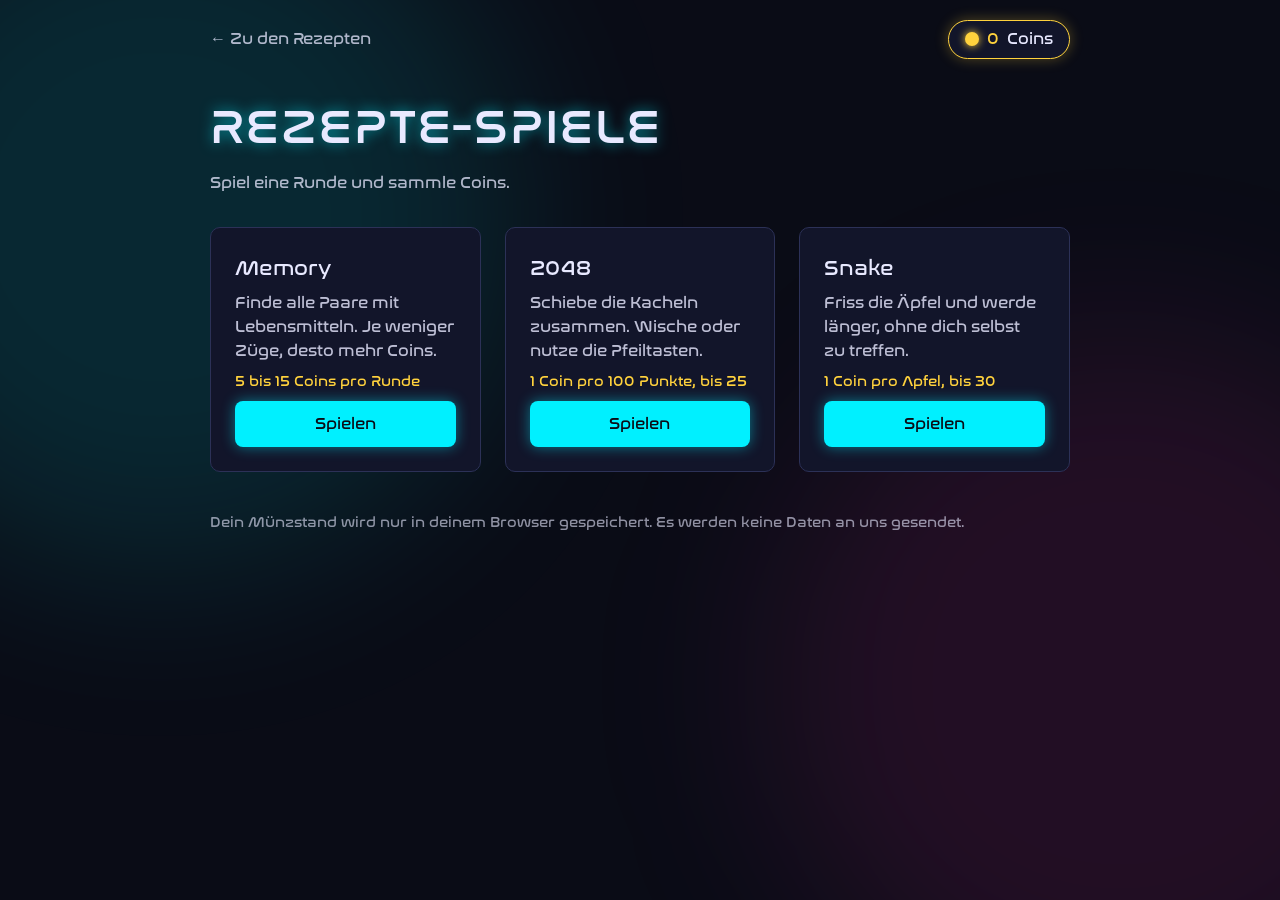
==== index.html @ dfcca5c0 "Startseite, Coins und die Spiele Memory, 2048 und Snake Co-Authored-By: Claude Sonnet 5.5 <noreply@a" ====
<!DOCTYPE html>
<html lang="de">
<head>
  <meta charset="UTF-8">
  <meta name="viewport" content="width=device-width, initial-scale=1.0">
  <title>Rezepte-Spiele</title>
  <meta name="description" content="Minispiele zur Rezeptseite: Spielen, Coins sammeln.">
  <link rel="icon" type="image/svg+xml" href="favicon.svg">
  <link rel="stylesheet" href="style.css">
</head>
<body>
  <div class="seite">
    <header class="kopf">
      <a class="zurueck" href="../websiterezepte/index.html">← Zu den Rezepten</a>
      <div class="coins"><span class="coin-symbol"></span><strong data-coins>0</strong> Coins</div>
    </header>

    <h1>Rezepte-Spiele</h1>
    <p class="untertitel">Spiel eine Runde und sammle Coins.</p>

    <div class="spiele-grid">
      <article class="karte">
        <h2>Memory</h2>
        <p>Finde alle Paare mit Lebensmitteln. Je weniger Züge, desto mehr Coins.</p>
        <span class="belohnung">5 bis 15 Coins pro Runde</span>
        <a class="button" href="spiele/memory.html">Spielen</a>
      </article>
      <article class="karte">
        <h2>2048</h2>
        <p>Schiebe die Kacheln zusammen. Wische oder nutze die Pfeiltasten.</p>
        <span class="belohnung">1 Coin pro 100 Punkte, bis 25</span>
        <a class="button" href="spiele/2048.html">Spielen</a>
      </article>
      <article class="karte">
        <h2>Snake</h2>
        <p>Friss die Äpfel und werde länger, ohne dich selbst zu treffen.</p>
        <span class="belohnung">1 Coin pro Apfel, bis 30</span>
        <a class="button" href="spiele/snake.html">Spielen</a>
      </article>
    </div>

    <p class="hinweis">Dein Münzstand wird nur in deinem Browser gespeichert. Es werden keine Daten an uns gesendet.</p>
  </div>

  <script src="coins.js"></script>
</body>
</html>
---- style.css ----
@font-face {
  font-family: "Nasalization";
  src: url("schriften/typodermic/nasalization.otf") format("opentype");
  font-weight: 100 900;
  font-display: swap;
}

:root {
  --bg: #0a0c16;
  --text: #E8E9FF;
  --karte-bg: #12152a;
  --linie: #2c3157;
  --akzent: #00f0ff;
  --akzent-rgb: 0, 240, 255;
  --pink: #ff2ea6;
  --font: "Nasalization", sans-serif;
}

* {
  box-sizing: border-box;
}

body {
  margin: 0;
  background: var(--bg);
  color: var(--text);
  font-family: var(--font);
  line-height: 1.5;
}

body::before {
  content: "";
  position: fixed;
  top: -15%;
  left: -15%;
  width: 55vmax;
  height: 55vmax;
  border-radius: 50%;
  background: rgba(var(--akzent-rgb), 0.12);
  filter: blur(90px);
  z-index: -1;
  pointer-events: none;
}

body::after {
  content: "";
  position: fixed;
  bottom: -15%;
  right: -15%;
  width: 55vmax;
  height: 55vmax;
  border-radius: 50%;
  background: rgba(255, 46, 166, 0.1);
  filter: blur(90px);
  z-index: -1;
  pointer-events: none;
}

a {
  color: var(--text);
}

a:focus-visible,
button:focus-visible {
  outline: 2px solid var(--text);
  outline-offset: 2px;
}

.seite {
  max-width: 900px;
  margin: 0 auto;
  padding: 1.25rem 1.25rem 3rem;
}

.kopf {
  display: flex;
  align-items: center;
  justify-content: space-between;
  gap: 1rem;
  margin-bottom: 2rem;
}

.zurueck {
  text-decoration: none;
  opacity: 0.75;
}

.zurueck:hover {
  opacity: 1;
}

.coins {
  display: inline-flex;
  align-items: center;
  gap: 0.5rem;
  padding: 0.4rem 1rem;
  background: var(--karte-bg);
  border: 1px solid #ffd23d;
  border-radius: 999px;
  box-shadow: 0 0 14px rgba(255, 210, 61, 0.3);
}

.coins strong {
  color: #ffd23d;
}

.coin-symbol {
  width: 14px;
  height: 14px;
  border-radius: 50%;
  background: #ffd23d;
  box-shadow: 0 0 8px #ffd23d;
}

h1 {
  margin: 0 0 0.5rem;
  font-size: clamp(1.9rem, 6vw, 3rem);
  font-weight: 600;
  text-transform: uppercase;
  letter-spacing: 0.04em;
  text-shadow: 0 0 14px rgba(var(--akzent-rgb), 0.55);
}

.untertitel {
  margin: 0 0 2rem;
  opacity: 0.75;
}

.spiele-grid {
  display: grid;
  grid-template-columns: repeat(auto-fill, minmax(240px, 1fr));
  gap: 1.5rem;
}

.karte {
  display: flex;
  flex-direction: column;
  gap: 0.5rem;
  padding: 1.5rem;
  background: var(--karte-bg);
  border: 1px solid var(--linie);
  border-radius: 10px;
  transition: transform 0.15s ease, box-shadow 0.15s ease, border-color 0.15s ease;
}

.karte:hover {
  transform: translateY(-3px);
  border-color: var(--akzent);
  box-shadow: 0 0 22px rgba(var(--akzent-rgb), 0.25);
}

.karte h2 {
  margin: 0;
  font-size: 1.3rem;
  font-weight: 600;
}

.karte p {
  margin: 0;
  opacity: 0.8;
}

.karte .belohnung {
  margin-top: auto;
  font-size: 0.9rem;
  color: #ffd23d;
}

.button {
  display: inline-block;
  padding: 0.7rem 1.4rem;
  font-family: var(--font);
  font-size: 1rem;
  text-align: center;
  text-decoration: none;
  color: var(--bg);
  background: var(--akzent);
  border: 0;
  border-radius: 8px;
  cursor: pointer;
  box-shadow: 0 0 14px rgba(var(--akzent-rgb), 0.45);
}

.button:hover {
  filter: brightness(1.1);
}

.button.leise {
  color: var(--text);
  background: transparent;
  border: 1px solid var(--linie);
  box-shadow: none;
}

.hinweis {
  margin-top: 2.5rem;
  font-size: 0.9rem;
  opacity: 0.6;
}

/* Spielseiten */

.statuszeile {
  display: flex;
  flex-wrap: wrap;
  align-items: center;
  gap: 1.25rem;
  margin-bottom: 1rem;
}

.meldung {
  min-height: 1.6rem;
  margin: 0.75rem 0 1rem;
  color: #ffd23d;
}

.spielfeld {
  touch-action: none;
  user-select: none;
  -webkit-user-select: none;
}

.memory-feld {
  display: grid;
  grid-template-columns: repeat(4, 1fr);
  gap: 0.6rem;
  width: min(92vw, 420px);
}

.memory-karte {
  aspect-ratio: 1;
  font-size: clamp(1.6rem, 9vw, 2.6rem);
  color: var(--text);
  background: var(--karte-bg);
  border: 1px solid var(--linie);
  border-radius: 12px;
  cursor: pointer;
  transition: transform 0.15s ease, border-color 0.15s ease;
}

.memory-karte:hover {
  border-color: var(--akzent);
}

.memory-karte.offen {
  border-color: var(--akzent);
  box-shadow: 0 0 12px rgba(var(--akzent-rgb), 0.4);
}

.memory-karte.gefunden {
  border-color: #5dff8a;
  background: rgba(93, 255, 138, 0.12);
  cursor: default;
}

.feld-2048 {
  display: grid;
  grid-template-columns: repeat(4, 1fr);
  gap: 0.5rem;
  width: min(92vw, 420px);
  aspect-ratio: 1;
  padding: 0.5rem;
  background: var(--karte-bg);
  border: 1px solid var(--linie);
  border-radius: 12px;
}

.kachel {
  display: flex;
  align-items: center;
  justify-content: center;
  border-radius: 8px;
  font-weight: 700;
  font-size: clamp(1.1rem, 6vw, 1.9rem);
  background: rgba(232, 233, 255, 0.06);
}

.snake-leinwand {
  display: block;
  width: min(92vw, 400px);
  aspect-ratio: 1;
  background: #0d1220;
  border: 1px solid var(--linie);
  border-radius: 12px;
}

.steuerkreuz {
  display: grid;
  grid-template-columns: repeat(3, 64px);
  grid-template-rows: repeat(2, 64px);
  gap: 0.5rem;
  margin: 1.25rem 0 0;
}

.steuerkreuz button {
  font-size: 1.5rem;
  color: var(--text);
  background: var(--karte-bg);
  border: 1px solid var(--linie);
  border-radius: 12px;
  cursor: pointer;
}

.steuerkreuz button:active {
  border-color: var(--akzent);
}

.steuerkreuz .oben { grid-column: 2; grid-row: 1; }
.steuerkreuz .links { grid-column: 1; grid-row: 2; }
.steuerkreuz .unten { grid-column: 2; grid-row: 2; }
.steuerkreuz .rechts { grid-column: 3; grid-row: 2; }
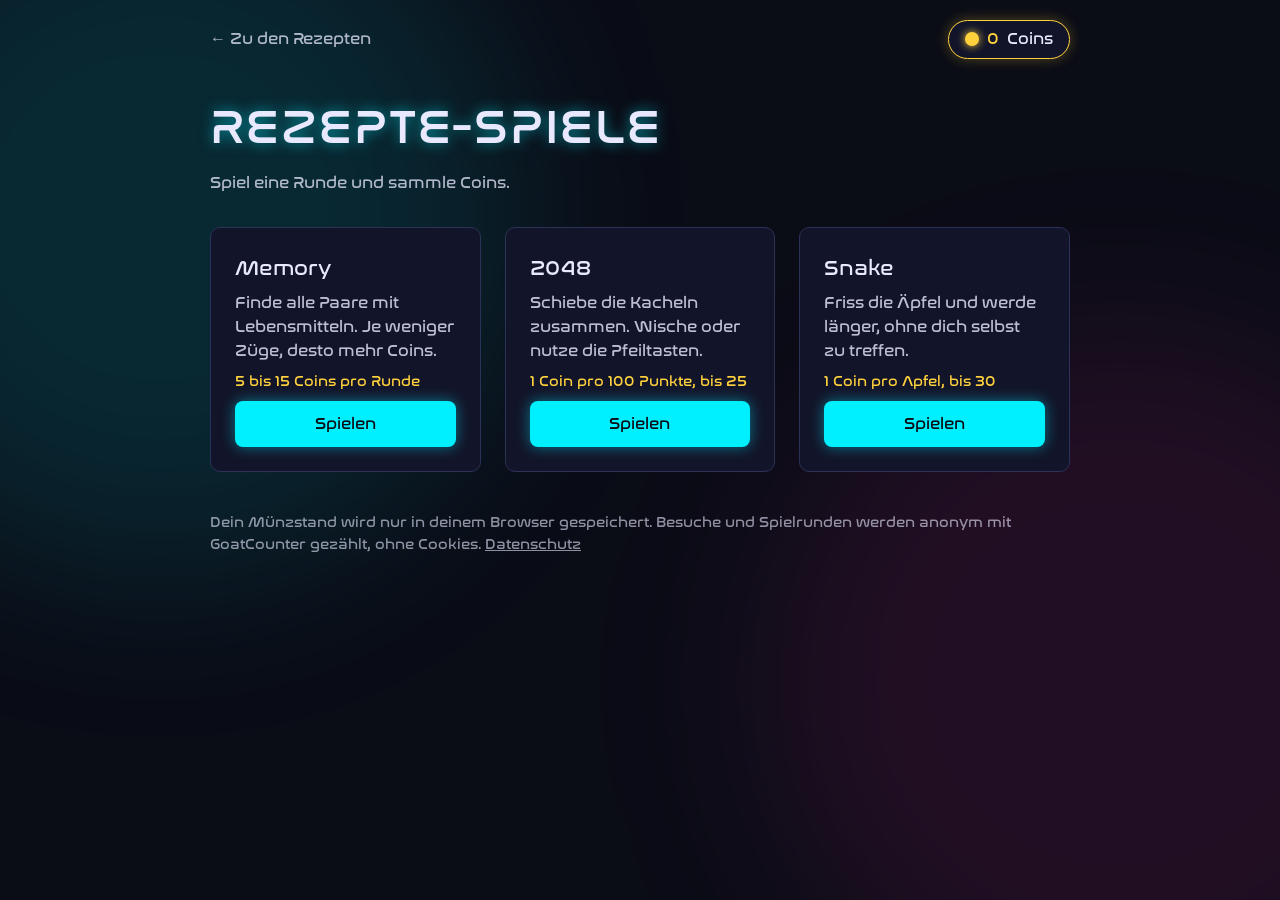
==== commit 38f55b45: "Besucherstatistik mit GoatCounter, Hinweis zum Datenschutz Co-Authored-By: Claude Sonnet 5.5 <norepl" ====
--- a/index.html
+++ b/index.html
@@ -39,9 +39,10 @@
       </article>
     </div>
 
-    <p class="hinweis">Dein Münzstand wird nur in deinem Browser gespeichert. Es werden keine Daten an uns gesendet.</p>
+    <p class="hinweis">Dein Münzstand wird nur in deinem Browser gespeichert. Besuche und Spielrunden werden anonym mit GoatCounter gezählt, ohne Cookies. <a href="../websiterezepte/datenschutz.html">Datenschutz</a></p>
   </div>
 
   <script src="coins.js"></script>
+  <script src="stats.js"></script>
 </body>
 </html>
--- a/style.css
+++ b/style.css
@@ -222,9 +222,9 @@
 
 .memory-feld {
   display: grid;
-  grid-template-columns: repeat(4, 1fr);
+  grid-template-columns: repeat(4, minmax(0, 1fr));
   gap: 0.6rem;
-  width: min(92vw, 420px);
+  width: min(100%, 420px);
 }
 
 .memory-karte {
@@ -255,9 +255,10 @@
 
 .feld-2048 {
   display: grid;
-  grid-template-columns: repeat(4, 1fr);
+  grid-template-columns: repeat(4, minmax(0, 1fr));
+  grid-template-rows: repeat(4, minmax(0, 1fr));
   gap: 0.5rem;
-  width: min(92vw, 420px);
+  width: min(100%, 420px);
   aspect-ratio: 1;
   padding: 0.5rem;
   background: var(--karte-bg);
@@ -277,7 +278,7 @@
 
 .snake-leinwand {
   display: block;
-  width: min(92vw, 400px);
+  width: min(100%, 400px);
   aspect-ratio: 1;
   background: #0d1220;
   border: 1px solid var(--linie);
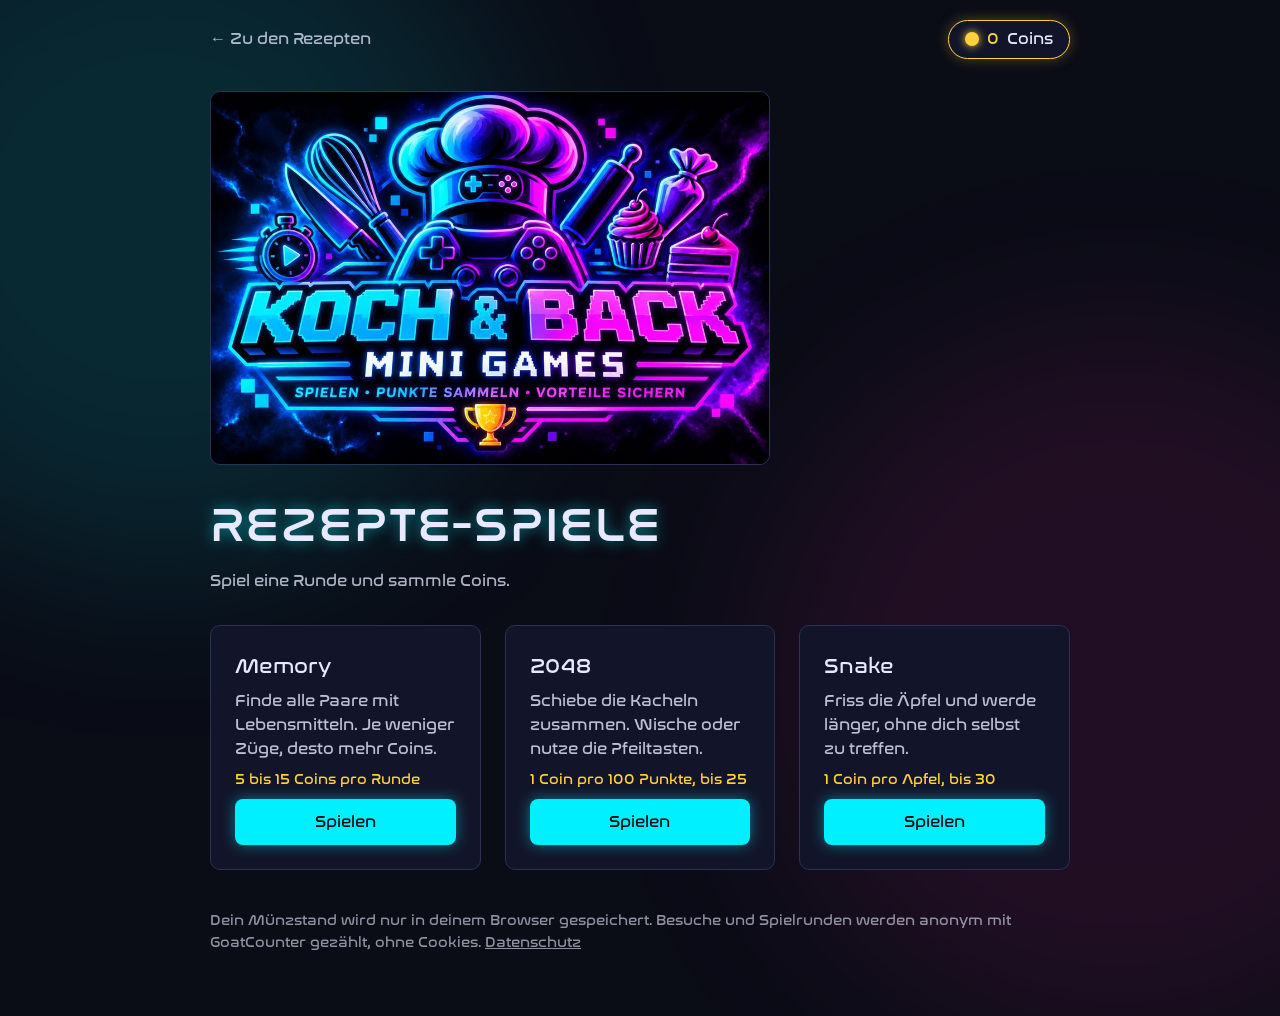
==== commit 9e5413f6: "Logo auf der Startseite und Vorschaubild für geteilte Links Co-Authored-By: Claude Sonnet 5.5 <norep" ====
--- a/index.html
+++ b/index.html
@@ -5,6 +5,17 @@
   <meta name="viewport" content="width=device-width, initial-scale=1.0">
   <title>Rezepte-Spiele</title>
   <meta name="description" content="Minispiele zur Rezeptseite: Spielen, Coins sammeln.">
+  <meta property="og:type" content="website">
+  <meta property="og:locale" content="de_DE">
+  <meta property="og:site_name" content="Rezepte-Spiele">
+  <meta property="og:title" content="Rezepte-Spiele">
+  <meta property="og:description" content="Minispiele zur Rezeptseite: Spielen, Coins sammeln.">
+  <meta property="og:url" content="https://redcommand99779.github.io/rezeptegames/">
+  <meta property="og:image" content="https://redcommand99779.github.io/rezeptegames/bilder/vorschau.jpg">
+  <meta property="og:image:width" content="1200">
+  <meta property="og:image:height" content="630">
+  <meta property="og:image:alt" content="Koch &amp; Back Mini Games">
+  <meta name="twitter:card" content="summary_large_image">
   <link rel="icon" type="image/svg+xml" href="favicon.svg">
   <link rel="stylesheet" href="style.css">
 </head>
@@ -15,6 +26,7 @@
       <div class="coins"><span class="coin-symbol"></span><strong data-coins>0</strong> Coins</div>
     </header>
 
+    <img class="logo" src="bilder/logo.jpg" width="1000" height="667" alt="Koch &amp; Back Mini Games: Spielen, Punkte sammeln, Vorteile sichern">
     <h1>Rezepte-Spiele</h1>
     <p class="untertitel">Spiel eine Runde und sammle Coins.</p>
 
--- a/style.css
+++ b/style.css
@@ -110,6 +110,15 @@
   border-radius: 50%;
   background: #ffd23d;
   box-shadow: 0 0 8px #ffd23d;
+}
+
+.logo {
+  display: block;
+  width: min(100%, 560px);
+  height: auto;
+  margin: 0 0 1.5rem;
+  border: 1px solid var(--linie);
+  border-radius: 10px;
 }
 
 h1 {
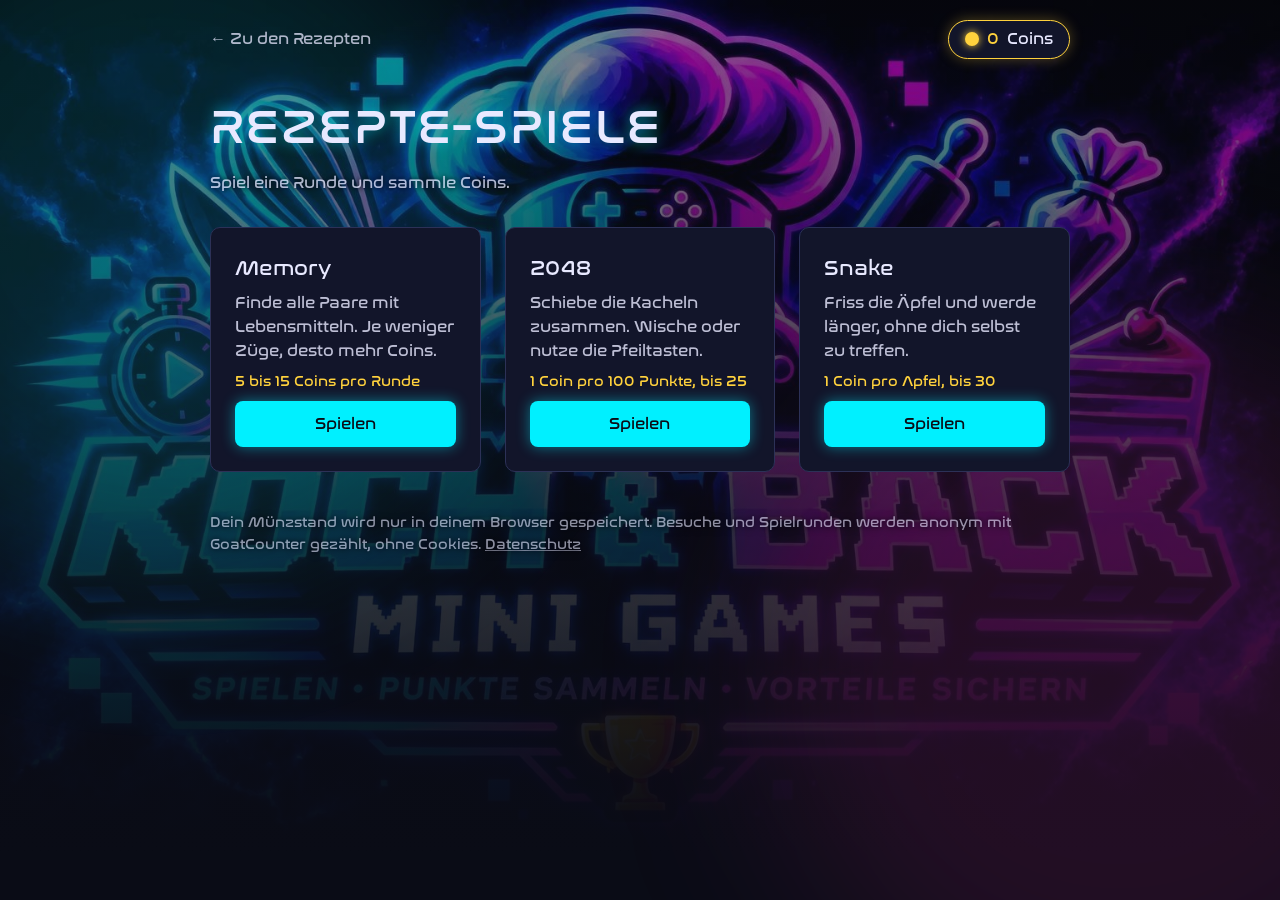
==== commit b590bace: "Logo als Hintergrund der Startseite, Favicon aus dem Logo Co-Authored-By: Claude Sonnet 5.5 <noreply" ====
--- a/index.html
+++ b/index.html
@@ -16,17 +16,16 @@
   <meta property="og:image:height" content="630">
   <meta property="og:image:alt" content="Koch &amp; Back Mini Games">
   <meta name="twitter:card" content="summary_large_image">
-  <link rel="icon" type="image/svg+xml" href="favicon.svg">
+  <link rel="icon" type="image/png" href="favicon.png">
+  <link rel="apple-touch-icon" href="apple-touch-icon.png">
   <link rel="stylesheet" href="style.css">
 </head>
-<body>
+<body class="startseite">
   <div class="seite">
     <header class="kopf">
       <a class="zurueck" href="../websiterezepte/index.html">← Zu den Rezepten</a>
       <div class="coins"><span class="coin-symbol"></span><strong data-coins>0</strong> Coins</div>
     </header>
-
-    <img class="logo" src="bilder/logo.jpg" width="1000" height="667" alt="Koch &amp; Back Mini Games: Spielen, Punkte sammeln, Vorteile sichern">
     <h1>Rezepte-Spiele</h1>
     <p class="untertitel">Spiel eine Runde und sammle Coins.</p>
 
--- a/style.css
+++ b/style.css
@@ -110,15 +110,6 @@
   border-radius: 50%;
   background: #ffd23d;
   box-shadow: 0 0 8px #ffd23d;
-}
-
-.logo {
-  display: block;
-  width: min(100%, 560px);
-  height: auto;
-  margin: 0 0 1.5rem;
-  border: 1px solid var(--linie);
-  border-radius: 10px;
 }
 
 h1 {
@@ -319,3 +310,16 @@
 .steuerkreuz .links { grid-column: 1; grid-row: 2; }
 .steuerkreuz .unten { grid-column: 2; grid-row: 2; }
 .steuerkreuz .rechts { grid-column: 3; grid-row: 2; }
+
+/* Startseite: das Logo als abgedunkelter Hintergrund, nach unten in die Seitenfarbe ausgeblendet */
+body.startseite {
+  background:
+    linear-gradient(to bottom, rgba(10, 12, 22, 0.45) 0%, rgba(10, 12, 22, 0.8) 55%, var(--bg) 100%) top center / 100% 66.7vw no-repeat,
+    url("bilder/hintergrund.jpg") top center / 100% auto no-repeat,
+    var(--bg);
+}
+
+body.startseite .untertitel,
+body.startseite .hinweis {
+  text-shadow: 0 1px 8px var(--bg), 0 0 4px var(--bg);
+}
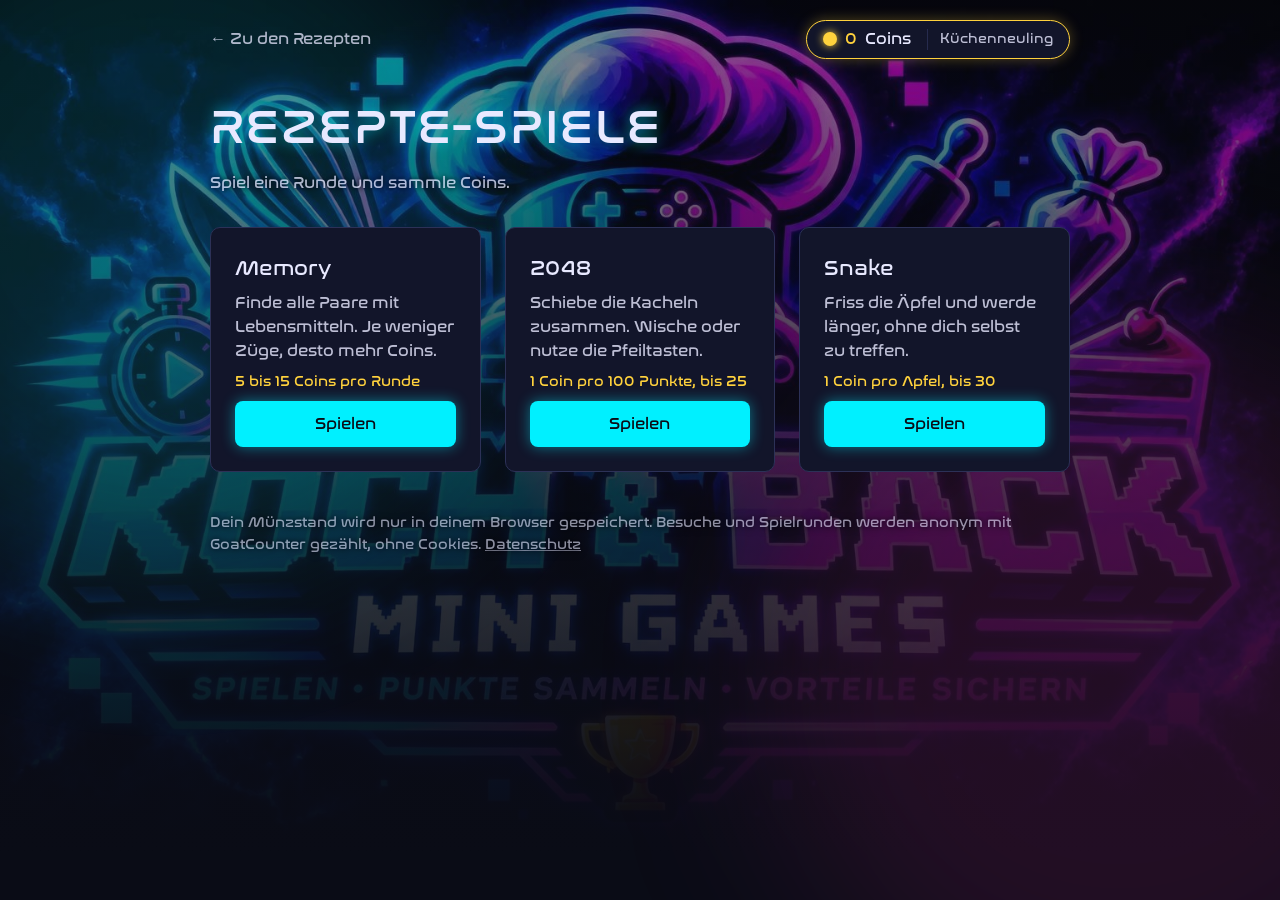
==== commit d6f3572f: "Abzeichen nach gesammelten Coins, eigene Akzentfarben Co-Authored-By: Claude Sonnet 5.5 <noreply@ant" ====
--- a/index.html
+++ b/index.html
@@ -24,7 +24,7 @@
   <div class="seite">
     <header class="kopf">
       <a class="zurueck" href="../websiterezepte/index.html">← Zu den Rezepten</a>
-      <div class="coins"><span class="coin-symbol"></span><strong data-coins>0</strong> Coins</div>
+      <div class="coins"><span class="coin-symbol"></span><strong data-coins>0</strong> Coins<span class="abzeichen" data-abzeichen></span></div>
     </header>
     <h1>Rezepte-Spiele</h1>
     <p class="untertitel">Spiel eine Runde und sammle Coins.</p>
--- a/style.css
+++ b/style.css
@@ -311,6 +311,14 @@
 .steuerkreuz .unten { grid-column: 2; grid-row: 2; }
 .steuerkreuz .rechts { grid-column: 3; grid-row: 2; }
 
+.abzeichen {
+  margin-left: 0.5rem;
+  padding-left: 0.75rem;
+  border-left: 1px solid var(--linie);
+  font-size: 0.85rem;
+  opacity: 0.8;
+}
+
 /* Startseite: das Logo als abgedunkelter Hintergrund, nach unten in die Seitenfarbe ausgeblendet */
 body.startseite {
   background:
